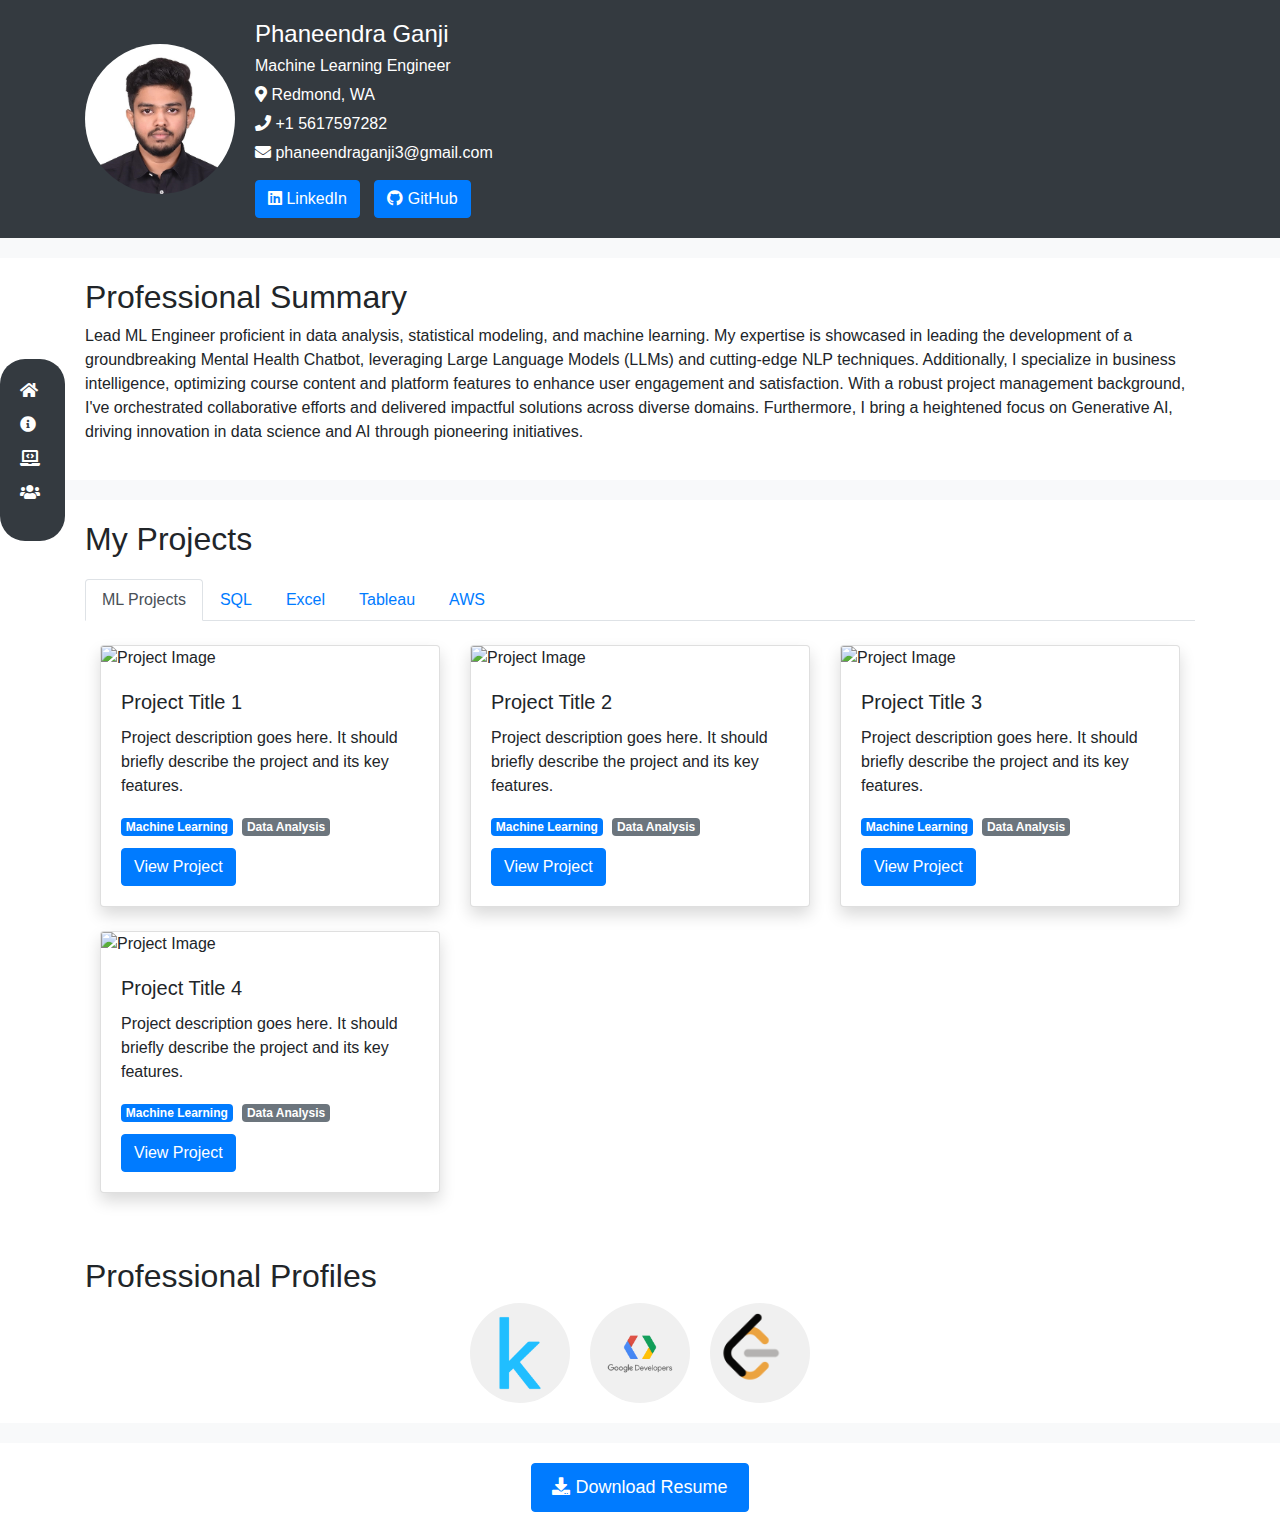
==== index.html @ 0a0c3a95 "New Project" ====
<!DOCTYPE html>
<html lang="en">
<head>
    <meta charset="UTF-8">
    <meta name="viewport" content="width=device-width, initial-scale=1.0">
    <title>Phaneendra Ganji - Machine Learning Portfolio</title>
    <!-- Bootstrap CSS -->
    <link rel="stylesheet" href="https://stackpath.bootstrapcdn.com/bootstrap/4.5.2/css/bootstrap.min.css">
    <!-- Font Awesome CSS -->
    <link rel="stylesheet" href="https://cdnjs.cloudflare.com/ajax/libs/font-awesome/5.15.4/css/all.min.css">
    <!-- Custom CSS -->
    <link rel="stylesheet" href="styles.css">
</head>
<body>
    <div class="side-menu">
        <ul>
            <li><a href="#header"><i class="fas fa-home"></i></a></li>
            <li><a href="#summary"><i class="fas fa-info-circle"></i></a></li>
            <li><a href="#projects"><i class="fas fa-laptop-code"></i></a></li>
            <li><a href="#profiles"><i class="fas fa-users"></i></a></li>
        </ul>
    </div>
    <header id="header">
    <div class="container">
        <div class="profile-and-video">
            <div class="profile">
                <img src="Pics\OPT.jpeg" alt="Phaneendra Ganji">
                <div class="profile-details">
                    <h1>Phaneendra Ganji</h1>
                    <p>Machine Learning Engineer</p>
                    <p><i class="fas fa-map-marker-alt"></i> Redmond, WA</p>
                    <p><i class="fas fa-phone"></i> +1 5617597282</p>
                    <p><i class="fas fa-envelope"></i> phaneendraganji3@gmail.com</p>
                    <a href="https://www.linkedin.com/in/phaneendra-g/" target="_blank" class="btn btn-primary"><i class="fab fa-linkedin"></i> LinkedIn</a>
                    <a href="https://github.com/phaneendra2429" target="_blank" class="btn btn-primary"><i class="fab fa-github"></i> GitHub</a>
                </div>
            </div>
            <!-- YouTube video holder -->
            <div class="video-holder">
                <!-- <iframe width="360" height="220" src="https://www.youtube.com/embed/q9luhiQdXLA?si=7Q3llZVIverEyR4p&autoplay=1&mute=1" title="YouTube video player" frameborder="0" allow="accelerometer; autoplay; clipboard-write; encrypted-media; gyroscope; picture-in-picture; web-share" referrerpolicy="strict-origin-when-cross-origin" allowfullscreen></iframe> -->
            </div>
        </div>
    </div>
</header>

    
    <section id="summary" class="summary">
        <div class="container">
            <h2>Professional Summary</h2>
            <p>Lead ML Engineer proficient in data analysis, statistical modeling, and machine learning. My expertise is showcased in leading the development of a groundbreaking Mental Health Chatbot, leveraging Large Language Models (LLMs) and cutting-edge NLP techniques. Additionally, I specialize in business intelligence, optimizing course content and platform features to enhance user engagement and satisfaction. With a robust project management background, I've orchestrated  collaborative efforts and delivered impactful solutions across diverse domains. Furthermore, I bring a heightened focus on Generative AI, driving innovation in data science and AI through pioneering initiatives.</p>
        </div>
    </section>
<!-- Add these links to switch between tabs -->
   <!-- Tabs for different project categories -->
    <section id="projects" class="projects">
      <div class="container">
      <h2>My Projects</h2>
  
        <ul class="nav nav-tabs">
            <li class="nav-item"><a class="nav-link active" data-toggle="tab" href="#ml-projects">ML Projects</a></li>
            <li class="nav-item"><a class="nav-link" data-toggle="tab" href="#sql">SQL</a></li>
            <li class="nav-item"><a class="nav-link" data-toggle="tab" href="#excel">Excel</a></li>
            <li class="nav-item"><a class="nav-link" data-toggle="tab" href="#tableau">Tableau</a></li>
            <li class="nav-item"><a class="nav-link" data-toggle="tab" href="#AWS">AWS</a></li>
        </ul>
<br>
        <div class="tab-content">
            <!-- ML Projects Tab -->
            <div id="ml-projects" class="container tab-pane active">
                
                <!-- ML Projects content -->
                <div class="row">
                    <!-- Project card 1 -->
                <div class="col-md-4 mb-4">
                    <div class="card shadow">
                        <img src="project-image.jpg" class="card-img-top" alt="Project Image">
                        <div class="card-body">
                            <h5 class="card-title">Project Title 1</h5>
                            <p class="card-text">Project description goes here. It should briefly describe the project and its key features.</p>
                            <div class="tags">
                                <span class="badge badge-primary">Machine Learning</span>
                                <span class="badge badge-secondary">Data Analysis</span>
                            </div>
                            <a href="projects\project.html" class="btn btn-primary">View Project</a>
                        </div>
                    </div>
                </div>
                <!-- Project card 2 -->
                <div class="col-md-4 mb-4">
                    <div class="card shadow">
                        <img src="project-image.jpg" class="card-img-top" alt="Project Image">
                        <div class="card-body">
                            <h5 class="card-title">Project Title 2</h5>
                            <p class="card-text">Project description goes here. It should briefly describe the project and its key features.</p>
                            <div class="tags">
                                <span class="badge badge-primary">Machine Learning</span>
                                <span class="badge badge-secondary">Data Analysis</span>
                            </div>
                            <a href="#" class="btn btn-primary">View Project</a>
                        </div>
                    </div>
                </div>
                <!-- Project card 3 -->
                <div class="col-md-4 mb-4">
                    <div class="card shadow">
                        <img src="project-image.jpg" class="card-img-top" alt="Project Image">
                        <div class="card-body">
                            <h5 class="card-title">Project Title 3</h5>
                            <p class="card-text">Project description goes here. It should briefly describe the project and its key features.</p>
                            <div class="tags">
                                <span class="badge badge-primary">Machine Learning</span>
                                <span class="badge badge-secondary">Data Analysis</span>
                            </div>
                            <a href="#" class="btn btn-primary">View Project</a>
                        </div>
                    </div>
                </div>
                <!-- Project card 4 -->
                <div class="col-md-4 mb-4">
                    <div class="card shadow">
                        <img src="project-image.jpg" class="card-img-top" alt="Project Image">
                        <div class="card-body">
                            <h5 class="card-title">Project Title 4</h5>
                            <p class="card-text">Project description goes here. It should briefly describe the project and its key features.</p>
                            <div class="tags">
                                <span class="badge badge-primary">Machine Learning</span>
                                <span class="badge badge-secondary">Data Analysis</span>
                            </div>
                            <a href="#" class="btn btn-primary">View Project</a>
                        </div>
                    </div>
                </div>
                </div>
            </div>

            <!-- SQL Tab -->
            <div id="sql" class="container tab-pane fade">
                <h2>SQL Projects</h2>
                <!-- SQL Projects content -->
                <div class="row">
                    <!-- Project card 3 -->
                <div class="col-md-4 mb-4">
                    <div class="card shadow">
                        <img src="projects\SQL\image2.png" class="card-img-top" alt="Project Image">
                        <div class="card-body">
                            <h5 class="card-title">SweepShift: Refining Layoffs Data for Analysis</h5>
                            <p class="card-text"></p>
                            <div class="tags">
                                <span class="badge badge-primary">Data cleaning</span>
                                <span class="badge badge-secondary">Data Analysis</span>
                            </div>
                            <a href="projects\SQL\project1.html" class="btn btn-primary">View Project</a>
                        </div>
                    </div>
                </div>
                </div>
            </div>

            <!-- Excel Tab -->
            <div id="excel" class="container tab-pane fade">
                <h2>Excel Projects</h2>
                <!-- Excel Projects content -->
                <div class="row">
                    <!-- Project card 4 -->
                <div class="col-md-4 mb-4">
                    <div class="card shadow">
                        <img src="projects\Excel\image.png" class="card-img-top" alt="Project Image">
                        <div class="card-body">
                            <h5 class="card-title">Coffee Shop Sales</h5>
                            <p class="card-text"></p>
                            <div class="tags">
                                <span class="badge badge-secondary">Data Analysis</span>
                                <span class="badge badge-primary">Dashboard</span>
                            </div>
                            <a href="projects\Excel\project1.html" class="btn btn-primary">View Project</a>
                        </div>
                    </div>
                </div>
                </div>
            </div>

            <!-- Tableau Tab -->
            <div id="tableau" class="container tab-pane fade">
                <h2>Tableau Projects</h2>
                <!-- Tableau Projects content -->
                <div class="row">
                    <!-- Project cards -->
                </div>
            </div>

            <!-- AWS Tab -->
            <div id="AWS" class="container tab-pane fade">
                <h2>AWS Projects</h2>
                <!-- SQL Projects content -->
                <div class="row">
                    <!-- Project cards -->
                </div>
            </div>
        </div>
    </div>
 </section>

    <section id="profiles" class="profiles">
        <div class="container">
            <h2>Professional Profiles</h2>
            <div class="profile-icons">
                <div class="profile-icon">
                    <img src="Pics\kaggle-logo.png" alt="Kaggle">
                </div>
                <div class="profile-icon">
                    <img src="Pics\google-dev-logo.png" alt="Google Developer Profile">
                </div>
                <div class="profile-icon">
                    <a href="https://leetcode.com/phaneendraganji3/"><img src="Pics\leetcode-logo.png" alt="Leetcode"></a>
                </div>
            </div>
        </div>
    </section>

    <section class="resume-download">
        <div class="container">
            <a href="ML Engineer.pdf" download class="btn btn-primary"><i class="fas fa-download"></i> Download Resume</a>
        </div>
    </section>
    

    <!-- Bootstrap JS -->
    <script src="https://code.jquery.com/jquery-3.5.1.slim.min.js"></script>
    <script src="https://cdn.jsdelivr.net/npm/@popperjs/core@2.9.1/dist/umd/popper.min.js"></script>
    <script src="https://stackpath.bootstrapcdn.com/bootstrap/4.5.2/js/bootstrap.min.js"></script>
    <script src="script.js"></script>
</body>
</html>
---- styles.css ----
/* Custom styles */
body {
    font-family: Arial, sans-serif;
    background-color: #f8f9fa;
}

header {
    background-color: #343a40;
    color: #fff;
    padding: 20px 0;
}

.profile {
    display: flex;
    align-items: center;
}

.profile img {
    width: 150px;
    height: 150px;
    border-radius: 50%;
    margin-right: 20px;
}

.profile-details {
    flex: 1;
}

.profile-details h1 {
    font-size: 24px;
    margin-bottom: 5px;
}

.profile-details p {
    font-size: 16px;
    margin-bottom: 5px;
}

.profile-details a {
    margin-top: 10px;
    margin-right: 10px; /* Add margin to the right of the buttons */
}

.summary {
    background-color: #fff;
    padding: 20px 0;
    margin-top: 20px;
}

.projects {
    background-color: #fff;
    padding: 20px 0;
    margin-top: 20px;
}

.projects h2 {
    margin-bottom: 20px;
}

.card {
    transition: transform 0.3s;
}

.card:hover {
    transform: translateY(-5px);
}

.tags .badge {
    margin-right: 5px;
}

.profiles {
    background-color: #fff;
    padding: 20px 0;
}

.profile-icons {
    display: flex;
    justify-content: center;
}

.profile-icon {
    width: 100px;
    height: 100px;
    border-radius: 50%;
    background-color: #f0f0f0;
    margin: 0 10px;
    display: flex;
    align-items: center;
    justify-content: center;
}

.profile-icon img {
    max-width: 80%;
    max-height: 80%;
}
.card-body .btn {
    margin-top: 10px; /* Add margin to the top of the button */
}

/* Custom styles */
body {
    font-family: Arial, sans-serif;
    background-color: #f8f9fa;
}

/* Adjustments for the floating menu */
.side-menu {
    position: fixed;
    top: 50%; 
    left: 0;
    transform: translateY(-50%);
    background-color: #343a40;
    color: #fff;
    padding: 20px;
    z-index: 1000;
    border-radius: 25px;
}



.side-menu ul {
    list-style-type: none;
    padding: 0;
}

.side-menu ul li {
    margin-bottom: 10px;
}

.side-menu ul li a {
    color: #fff;
    text-decoration: none;
}

.side-menu ul li a i {
    margin-right: 5px;
}

/* Resume download button*/

.resume-download {
    background-color: #fff;
    padding: 20px 0;
    margin-top: 20px;
    text-align: center;
}

.resume-download .btn {
    font-size: 18px;
    padding: 10px 20px;
}

/* Project Styles*/

.profile-and-video {
    display: flex;
    align-items: center;
}

.profile {
    flex: 1;
    margin-right: 20px; /* Adjust the margin as needed */
}

.video-holder {
    flex: 1;
}


/* For Mobile Device */
/* Media query for mobile devices */
/* Adjustments for the floating menu */
/* Adjustments for the floating menu */
@media only screen and (max-width: 767px) {
    .side-menu {
        position: fixed;
        top:92%;
        transform: translateY(-0%);
        bottom: 0;
        left: 0;
        width: 100%;
        background-color: #343a40;
        color: #fff;
        padding: 0;
        text-align: center;
        z-index: 1000;
        border-radius: 10px;

    }

    .side-menu ul {
        display: flex;
        justify-content: space-around;
        padding: 0;
        margin: 0;
        height: 10px; /* Adjust the height as needed */
    }

    .side-menu ul li {
        list-style-type: none;
        margin: 0;
    }

    .side-menu ul li a {
        color: #fff;
        text-decoration: none;
        display: block;
        padding: 10px; /* Adjust padding as needed */
    }

    .side-menu ul li a i {
        font-size: 24px; /* Adjust font size as needed */
    }
}
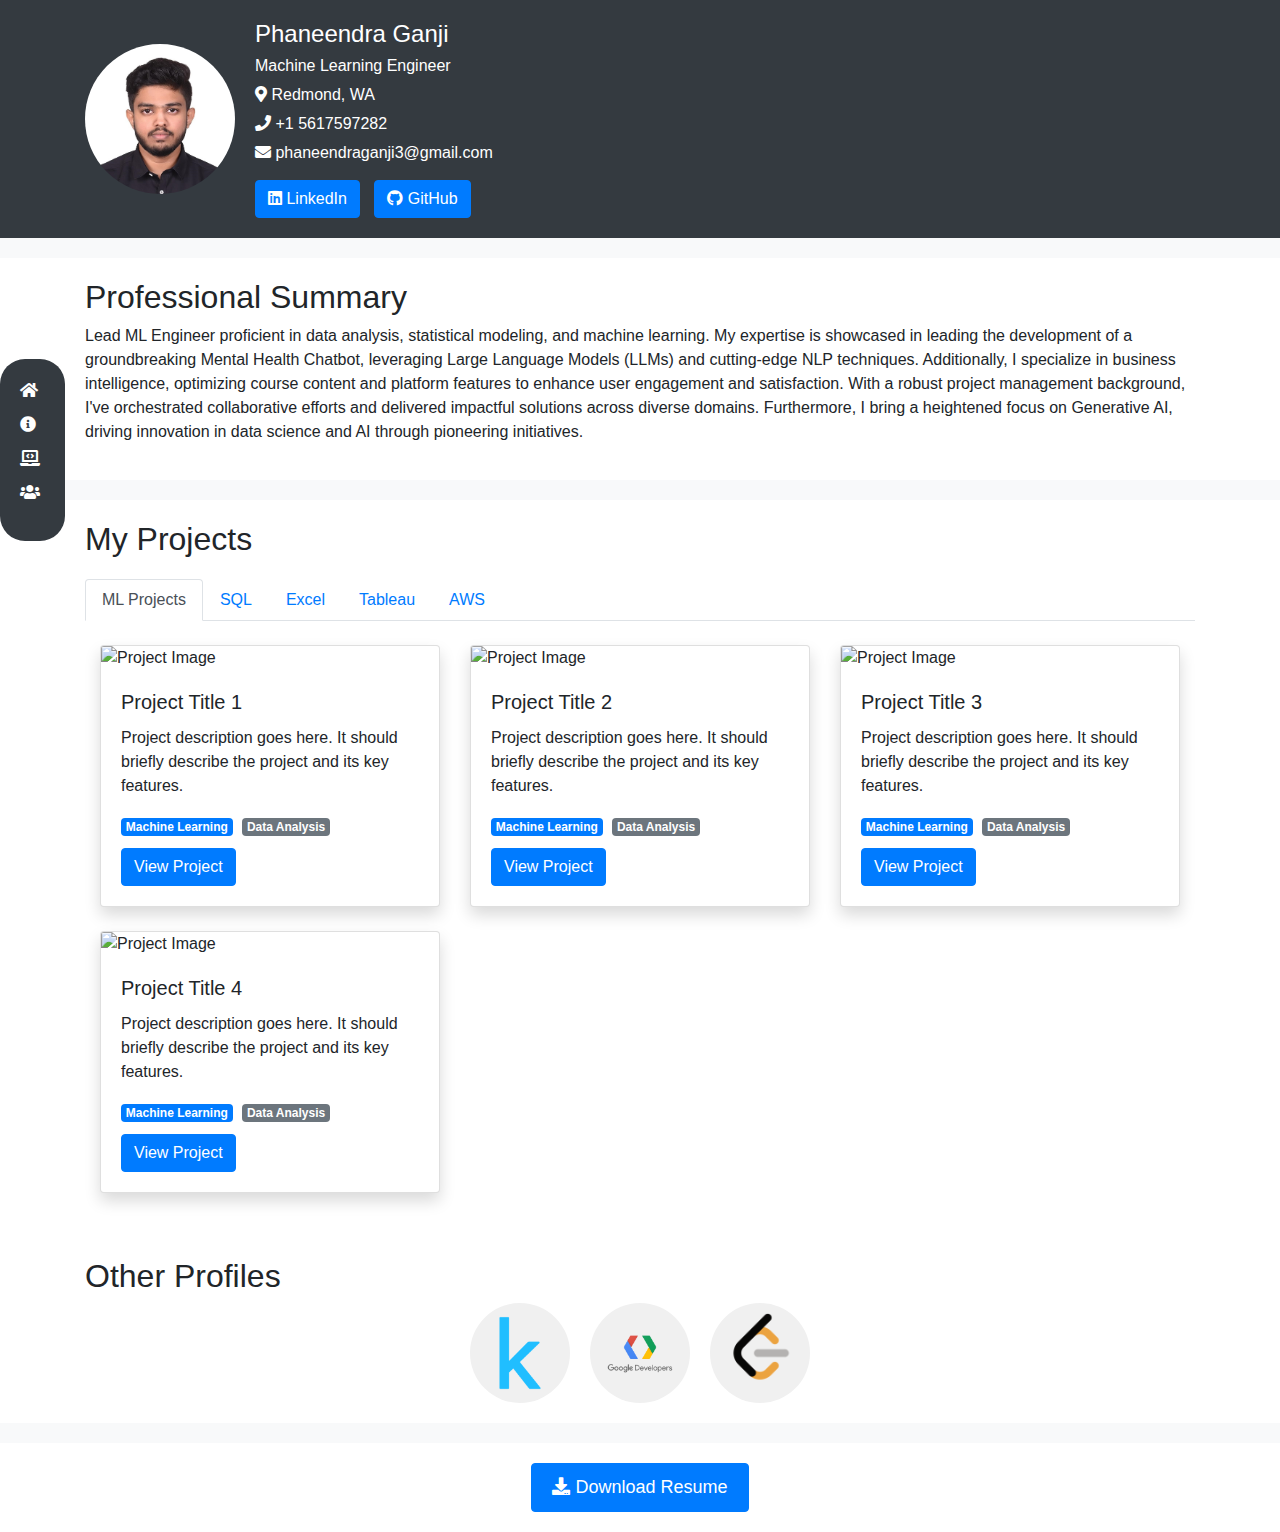
==== commit 72b64152: "page update" ====
--- a/index.html
+++ b/index.html
@@ -81,7 +81,7 @@
                                 <span class="badge badge-primary">Machine Learning</span>
                                 <span class="badge badge-secondary">Data Analysis</span>
                             </div>
-                            <a href="projects\project.html" class="btn btn-primary">View Project</a>
+                            <a href="projects\ML Projects\project.html" class="btn btn-primary">View Project</a>
                         </div>
                     </div>
                 </div>
@@ -202,16 +202,16 @@
 
     <section id="profiles" class="profiles">
         <div class="container">
-            <h2>Professional Profiles</h2>
+            <h2>Other Profiles</h2>
             <div class="profile-icons">
                 <div class="profile-icon">
-                    <img src="Pics\kaggle-logo.png" alt="Kaggle">
+                    <center><a href="#"><img src="Pics\kaggle-logo.png" alt="Kaggle"></a></center>
                 </div>
                 <div class="profile-icon">
-                    <img src="Pics\google-dev-logo.png" alt="Google Developer Profile">
+                    <a href="https://www.cloudskillsboost.google/public_profiles/825cb566-0d45-41c6-b377-efb11f9d2681"><center><img src="Pics\google-dev-logo.png" alt="Google Developer Profile"></center></a>
                 </div>
                 <div class="profile-icon">
-                    <a href="https://leetcode.com/phaneendraganji3/"><img src="Pics\leetcode-logo.png" alt="Leetcode"></a>
+                    <center><img src="Pics\leetcode-logo.png" alt="Leetcode"></a></center>
                 </div>
             </div>
         </div>
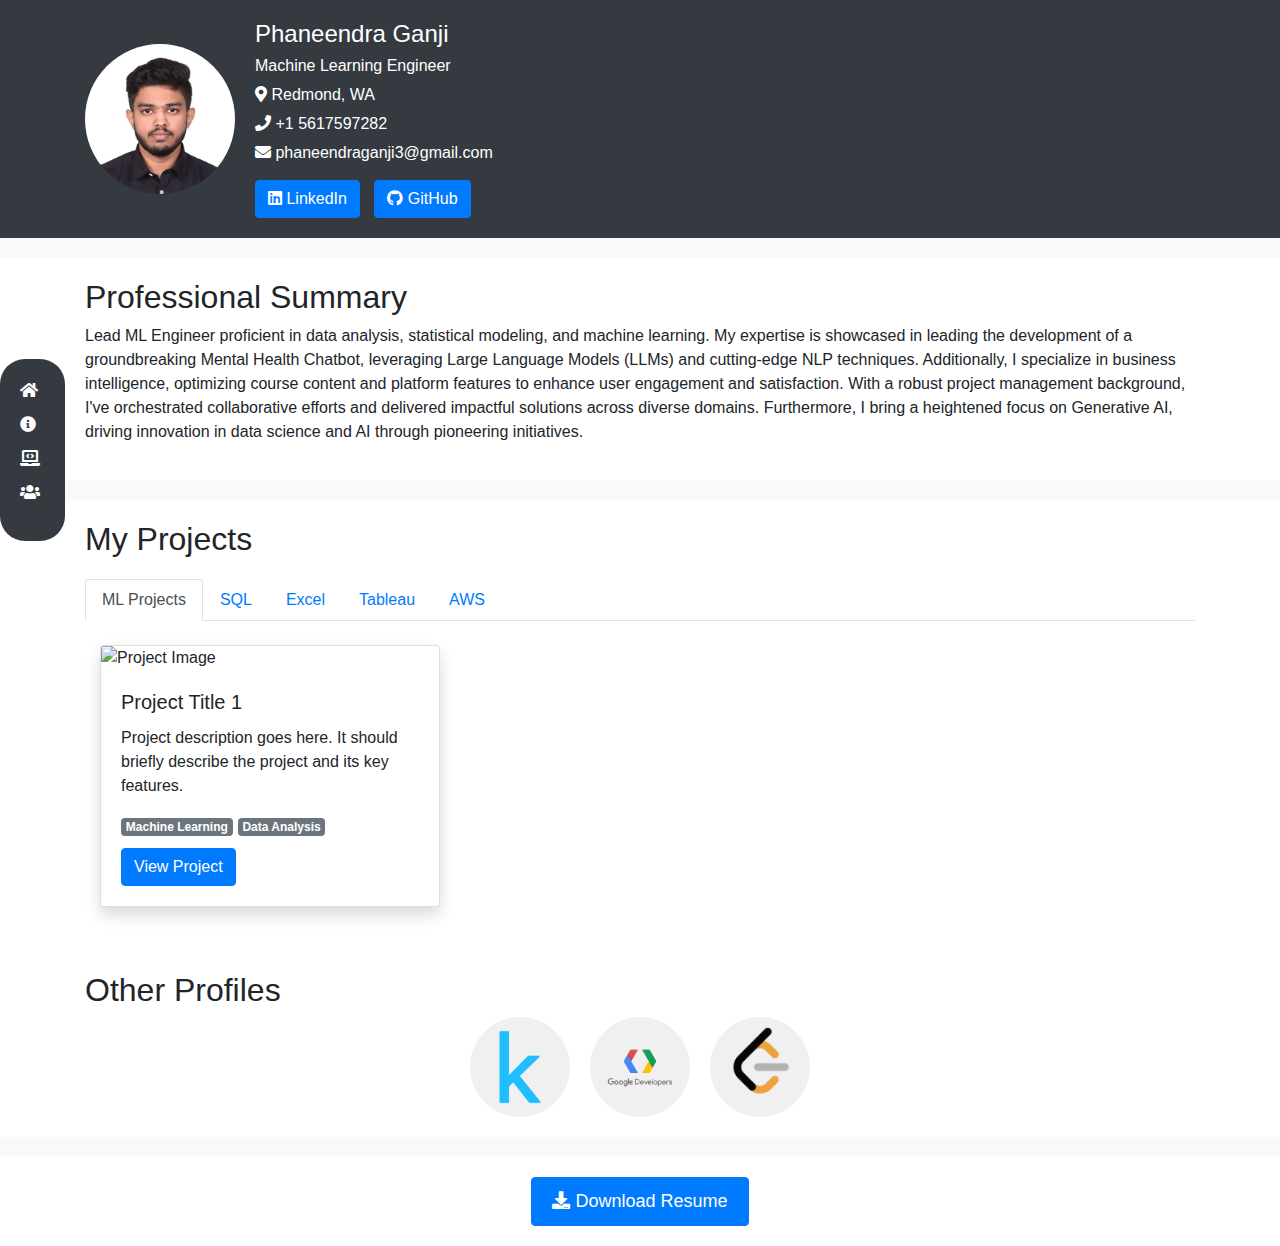
==== commit b2396788: "update" ====
--- a/index.html
+++ b/index.html
@@ -21,184 +21,86 @@
         </ul>
     </div>
     <header id="header">
-    <div class="container">
-        <div class="profile-and-video">
-            <div class="profile">
-                <img src="Pics\OPT.jpeg" alt="Phaneendra Ganji">
-                <div class="profile-details">
-                    <h1>Phaneendra Ganji</h1>
-                    <p>Machine Learning Engineer</p>
-                    <p><i class="fas fa-map-marker-alt"></i> Redmond, WA</p>
-                    <p><i class="fas fa-phone"></i> +1 5617597282</p>
-                    <p><i class="fas fa-envelope"></i> phaneendraganji3@gmail.com</p>
-                    <a href="https://www.linkedin.com/in/phaneendra-g/" target="_blank" class="btn btn-primary"><i class="fab fa-linkedin"></i> LinkedIn</a>
-                    <a href="https://github.com/phaneendra2429" target="_blank" class="btn btn-primary"><i class="fab fa-github"></i> GitHub</a>
+        <div class="container">
+            <div class="profile-and-video">
+                <div class="profile">
+                    <img src="Pics\OPT.jpeg" alt="Phaneendra Ganji">
+                    <div class="profile-details">
+                        <h1>Phaneendra Ganji</h1>
+                        <p>Machine Learning Engineer</p>
+                        <p><i class="fas fa-map-marker-alt"></i> Redmond, WA</p>
+                        <p><i class="fas fa-phone"></i> +1 5617597282</p>
+                        <p><i class="fas fa-envelope"></i> phaneendraganji3@gmail.com</p>
+                        <a href="https://www.linkedin.com/in/phaneendra-g/" target="_blank" class="btn btn-primary"><i class="fab fa-linkedin"></i> LinkedIn</a>
+                        <a href="https://github.com/phaneendra2429" target="_blank" class="btn btn-primary"><i class="fab fa-github"></i> GitHub</a>
+                    </div>
+                </div>
+                <!-- YouTube video holder -->
+                <div class="video-holder">
+                    <!-- <iframe width="360" height="220" src="https://www.youtube.com/embed/q9luhiQdXLA?si=7Q3llZVIverEyR4p&autoplay=1&mute=1" title="YouTube video player" frameborder="0" allow="accelerometer; autoplay; clipboard-write; encrypted-media; gyroscope; picture-in-picture; web-share" referrerpolicy="strict-origin-when-cross-origin" allowfullscreen></iframe> -->
                 </div>
             </div>
-            <!-- YouTube video holder -->
-            <div class="video-holder">
-                <!-- <iframe width="360" height="220" src="https://www.youtube.com/embed/q9luhiQdXLA?si=7Q3llZVIverEyR4p&autoplay=1&mute=1" title="YouTube video player" frameborder="0" allow="accelerometer; autoplay; clipboard-write; encrypted-media; gyroscope; picture-in-picture; web-share" referrerpolicy="strict-origin-when-cross-origin" allowfullscreen></iframe> -->
-            </div>
         </div>
-    </div>
-</header>
+    </header>
 
-    
     <section id="summary" class="summary">
         <div class="container">
             <h2>Professional Summary</h2>
             <p>Lead ML Engineer proficient in data analysis, statistical modeling, and machine learning. My expertise is showcased in leading the development of a groundbreaking Mental Health Chatbot, leveraging Large Language Models (LLMs) and cutting-edge NLP techniques. Additionally, I specialize in business intelligence, optimizing course content and platform features to enhance user engagement and satisfaction. With a robust project management background, I've orchestrated  collaborative efforts and delivered impactful solutions across diverse domains. Furthermore, I bring a heightened focus on Generative AI, driving innovation in data science and AI through pioneering initiatives.</p>
         </div>
     </section>
-<!-- Add these links to switch between tabs -->
-   <!-- Tabs for different project categories -->
+
+    <!-- Add these links to switch between tabs -->
+    <!-- Tabs for different project categories -->
     <section id="projects" class="projects">
-      <div class="container">
-      <h2>My Projects</h2>
-  
-        <ul class="nav nav-tabs">
-            <li class="nav-item"><a class="nav-link active" data-toggle="tab" href="#ml-projects">ML Projects</a></li>
-            <li class="nav-item"><a class="nav-link" data-toggle="tab" href="#sql">SQL</a></li>
-            <li class="nav-item"><a class="nav-link" data-toggle="tab" href="#excel">Excel</a></li>
-            <li class="nav-item"><a class="nav-link" data-toggle="tab" href="#tableau">Tableau</a></li>
-            <li class="nav-item"><a class="nav-link" data-toggle="tab" href="#AWS">AWS</a></li>
-        </ul>
-<br>
-        <div class="tab-content">
-            <!-- ML Projects Tab -->
-            <div id="ml-projects" class="container tab-pane active">
-                
-                <!-- ML Projects content -->
-                <div class="row">
-                    <!-- Project card 1 -->
-                <div class="col-md-4 mb-4">
-                    <div class="card shadow">
-                        <img src="project-image.jpg" class="card-img-top" alt="Project Image">
-                        <div class="card-body">
-                            <h5 class="card-title">Project Title 1</h5>
-                            <p class="card-text">Project description goes here. It should briefly describe the project and its key features.</p>
-                            <div class="tags">
-                                <span class="badge badge-primary">Machine Learning</span>
-                                <span class="badge badge-secondary">Data Analysis</span>
-                            </div>
-                            <a href="projects\ML Projects\project.html" class="btn btn-primary">View Project</a>
-                        </div>
+        <div class="container">
+            <h2>My Projects</h2>
+            <ul class="nav nav-tabs">
+                <li class="nav-item"><a class="nav-link active" data-toggle="tab" href="#ml-projects">ML Projects</a></li>
+                <li class="nav-item"><a class="nav-link" data-toggle="tab" href="#sql">SQL</a></li>
+                <li class="nav-item"><a class="nav-link" data-toggle="tab" href="#excel">Excel</a></li>
+                <li class="nav-item"><a class="nav-link" data-toggle="tab" href="#tableau">Tableau</a></li>
+                <li class="nav-item"><a class="nav-link" data-toggle="tab" href="#aws">AWS</a></li>
+            </ul>
+            <br>
+            <div class="tab-content">
+                <!-- ML Projects Tab -->
+                <div id="ml-projects" class="container tab-pane active">
+                    <div class="row" id="ml-projects-content">
+                        <!-- ML Projects content will be dynamically generated here -->
                     </div>
                 </div>
-                <!-- Project card 2 -->
-                <div class="col-md-4 mb-4">
-                    <div class="card shadow">
-                        <img src="project-image.jpg" class="card-img-top" alt="Project Image">
-                        <div class="card-body">
-                            <h5 class="card-title">Project Title 2</h5>
-                            <p class="card-text">Project description goes here. It should briefly describe the project and its key features.</p>
-                            <div class="tags">
-                                <span class="badge badge-primary">Machine Learning</span>
-                                <span class="badge badge-secondary">Data Analysis</span>
-                            </div>
-                            <a href="#" class="btn btn-primary">View Project</a>
-                        </div>
+
+                <!-- SQL Tab -->
+                <div id="sql" class="container tab-pane fade">
+                    <div class="row" id="sql-content">
+                        <!-- SQL Projects content will be dynamically generated here -->
                     </div>
                 </div>
-                <!-- Project card 3 -->
-                <div class="col-md-4 mb-4">
-                    <div class="card shadow">
-                        <img src="project-image.jpg" class="card-img-top" alt="Project Image">
-                        <div class="card-body">
-                            <h5 class="card-title">Project Title 3</h5>
-                            <p class="card-text">Project description goes here. It should briefly describe the project and its key features.</p>
-                            <div class="tags">
-                                <span class="badge badge-primary">Machine Learning</span>
-                                <span class="badge badge-secondary">Data Analysis</span>
-                            </div>
-                            <a href="#" class="btn btn-primary">View Project</a>
-                        </div>
+
+                <!-- Excel Tab -->
+                <div id="excel" class="container tab-pane fade">
+                    <div class="row" id="excel-content">
+                        <!-- Excel Projects content will be dynamically generated here -->
                     </div>
                 </div>
-                <!-- Project card 4 -->
-                <div class="col-md-4 mb-4">
-                    <div class="card shadow">
-                        <img src="project-image.jpg" class="card-img-top" alt="Project Image">
-                        <div class="card-body">
-                            <h5 class="card-title">Project Title 4</h5>
-                            <p class="card-text">Project description goes here. It should briefly describe the project and its key features.</p>
-                            <div class="tags">
-                                <span class="badge badge-primary">Machine Learning</span>
-                                <span class="badge badge-secondary">Data Analysis</span>
-                            </div>
-                            <a href="#" class="btn btn-primary">View Project</a>
-                        </div>
+
+                <!-- Tableau Tab -->
+                <div id="tableau" class="container tab-pane fade">
+                    <div class="row" id="tableau-content">
+                        <!-- Tableau Projects content will be dynamically generated here -->
                     </div>
                 </div>
-                </div>
-            </div>
 
-            <!-- SQL Tab -->
-            <div id="sql" class="container tab-pane fade">
-                <h2>SQL Projects</h2>
-                <!-- SQL Projects content -->
-                <div class="row">
-                    <!-- Project card 3 -->
-                <div class="col-md-4 mb-4">
-                    <div class="card shadow">
-                        <img src="projects\SQL\image2.png" class="card-img-top" alt="Project Image">
-                        <div class="card-body">
-                            <h5 class="card-title">SweepShift: Refining Layoffs Data for Analysis</h5>
-                            <p class="card-text"></p>
-                            <div class="tags">
-                                <span class="badge badge-primary">Data cleaning</span>
-                                <span class="badge badge-secondary">Data Analysis</span>
-                            </div>
-                            <a href="projects\SQL\project1.html" class="btn btn-primary">View Project</a>
-                        </div>
+                <!-- AWS Tab -->
+                <div id="aws" class="container tab-pane fade">
+                    <div class="row" id="aws-content">
+                        <!-- AWS Projects content will be dynamically generated here -->
                     </div>
-                </div>
-                </div>
-            </div>
-
-            <!-- Excel Tab -->
-            <div id="excel" class="container tab-pane fade">
-                <h2>Excel Projects</h2>
-                <!-- Excel Projects content -->
-                <div class="row">
-                    <!-- Project card 4 -->
-                <div class="col-md-4 mb-4">
-                    <div class="card shadow">
-                        <img src="projects\Excel\image.png" class="card-img-top" alt="Project Image">
-                        <div class="card-body">
-                            <h5 class="card-title">Coffee Shop Sales</h5>
-                            <p class="card-text"></p>
-                            <div class="tags">
-                                <span class="badge badge-secondary">Data Analysis</span>
-                                <span class="badge badge-primary">Dashboard</span>
-                            </div>
-                            <a href="projects\Excel\project1.html" class="btn btn-primary">View Project</a>
-                        </div>
-                    </div>
-                </div>
-                </div>
-            </div>
-
-            <!-- Tableau Tab -->
-            <div id="tableau" class="container tab-pane fade">
-                <h2>Tableau Projects</h2>
-                <!-- Tableau Projects content -->
-                <div class="row">
-                    <!-- Project cards -->
-                </div>
-            </div>
-
-            <!-- AWS Tab -->
-            <div id="AWS" class="container tab-pane fade">
-                <h2>AWS Projects</h2>
-                <!-- SQL Projects content -->
-                <div class="row">
-                    <!-- Project cards -->
                 </div>
             </div>
         </div>
-    </div>
- </section>
+    </section>
 
     <section id="profiles" class="profiles">
         <div class="container">
@@ -222,12 +124,13 @@
             <a href="ML Engineer.pdf" download class="btn btn-primary"><i class="fas fa-download"></i> Download Resume</a>
         </div>
     </section>
-    
 
     <!-- Bootstrap JS -->
     <script src="https://code.jquery.com/jquery-3.5.1.slim.min.js"></script>
     <script src="https://cdn.jsdelivr.net/npm/@popperjs/core@2.9.1/dist/umd/popper.min.js"></script>
     <script src="https://stackpath.bootstrapcdn.com/bootstrap/4.5.2/js/bootstrap.min.js"></script>
-    <script src="script.js"></script>
+    <!-- JavaScript code to dynamically generate project cards -->
+  <script src="template.js"></script>
+    
 </body>
 </html>
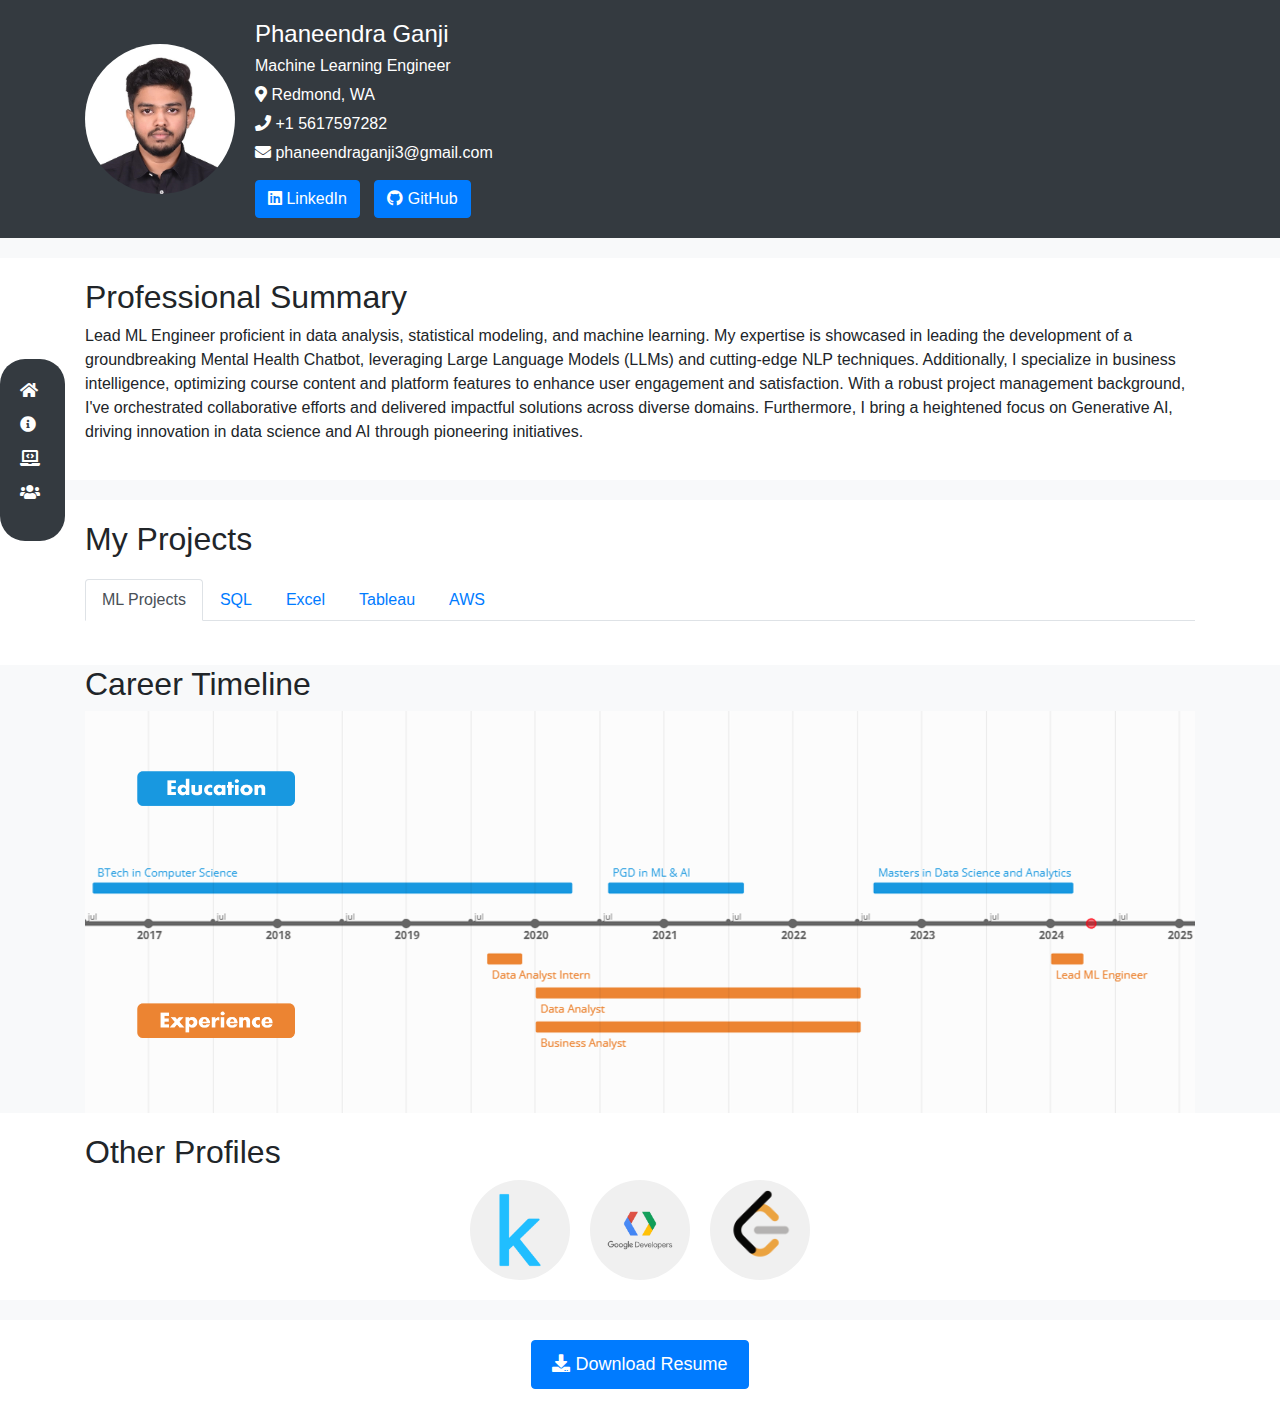
==== commit 33dd6077: "gallery project" ====
--- a/index.html
+++ b/index.html
@@ -101,7 +101,16 @@
             </div>
         </div>
     </section>
-
+    <section id="career-timeline" class="career-timeline">
+        <div class="container">
+            <h2>Career Timeline</h2>
+            <div class="career-image">
+                <!-- Insert your PNG image here -->
+                <img src="your_image.png" alt="Career Timeline">
+            </div>
+        </div>
+    </section>
+    
     <section id="profiles" class="profiles">
         <div class="container">
             <h2>Other Profiles</h2>
@@ -113,7 +122,7 @@
                     <a href="https://www.cloudskillsboost.google/public_profiles/825cb566-0d45-41c6-b377-efb11f9d2681"><center><img src="Pics\google-dev-logo.png" alt="Google Developer Profile"></center></a>
                 </div>
                 <div class="profile-icon">
-                    <center><img src="Pics\leetcode-logo.png" alt="Leetcode"></a></center>
+                    <center><a href="https://leetcode.com/phaneendraganji3/"><img src="Pics\leetcode-logo.png" alt="Leetcode"></a></center>
                 </div>
             </div>
         </div>
--- a/styles.css
+++ b/styles.css
@@ -117,6 +117,10 @@
     border-radius: 25px;
 }
 
+.career-image img {
+    max-width: 100%;
+    height: auto;
+}
 
 
 .side-menu ul {
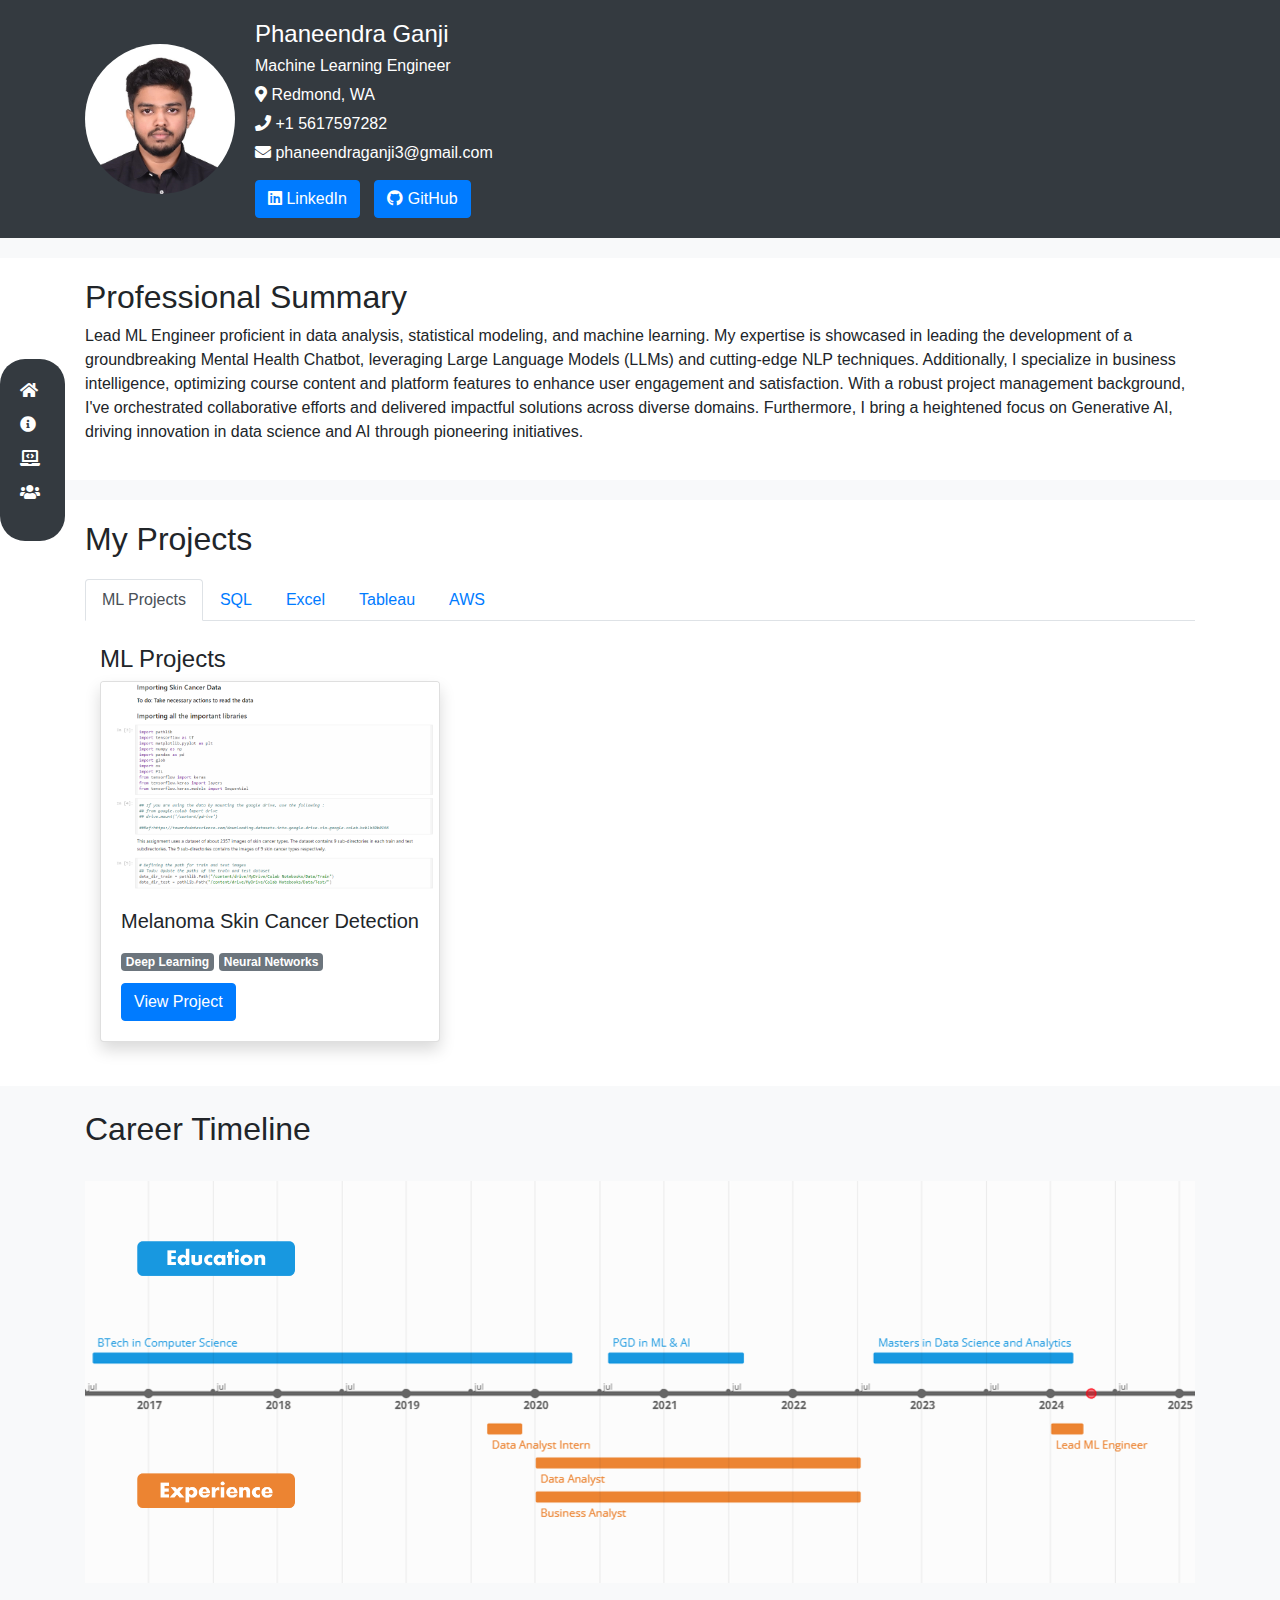
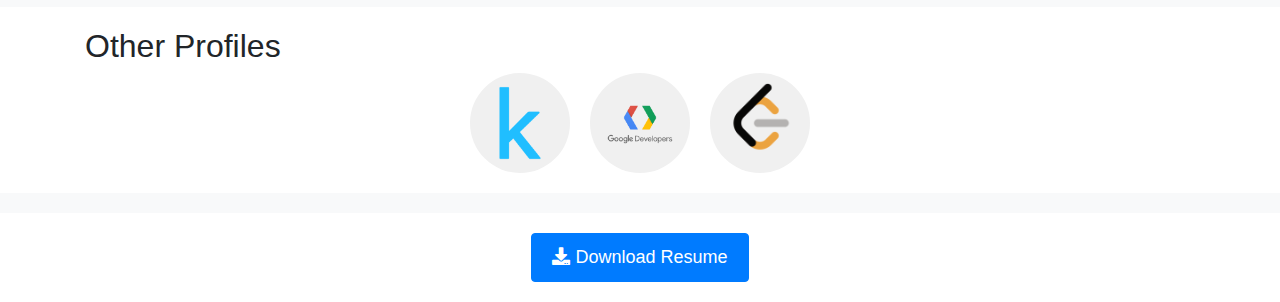
==== commit 53b5a345: "skin cancer Project" ====
--- a/index.html
+++ b/index.html
@@ -66,6 +66,7 @@
             <div class="tab-content">
                 <!-- ML Projects Tab -->
                 <div id="ml-projects" class="container tab-pane active">
+                    <h4>ML Projects</h4>
                     <div class="row" id="ml-projects-content">
                         <!-- ML Projects content will be dynamically generated here -->
                     </div>
@@ -73,6 +74,7 @@
 
                 <!-- SQL Tab -->
                 <div id="sql" class="container tab-pane fade">
+                    <h4>SQL Projects</h4>
                     <div class="row" id="sql-content">
                         <!-- SQL Projects content will be dynamically generated here -->
                     </div>
@@ -80,6 +82,7 @@
 
                 <!-- Excel Tab -->
                 <div id="excel" class="container tab-pane fade">
+                    <h4>Excel Projects</h4>
                     <div class="row" id="excel-content">
                         <!-- Excel Projects content will be dynamically generated here -->
                     </div>
@@ -87,6 +90,7 @@
 
                 <!-- Tableau Tab -->
                 <div id="tableau" class="container tab-pane fade">
+                    <h4>Tableau Projects</h4>
                     <div class="row" id="tableau-content">
                         <!-- Tableau Projects content will be dynamically generated here -->
                     </div>
@@ -94,6 +98,7 @@
 
                 <!-- AWS Tab -->
                 <div id="aws" class="container tab-pane fade">
+                    <h4>Cloud Projects</h4>
                     <div class="row" id="aws-content">
                         <!-- AWS Projects content will be dynamically generated here -->
                     </div>
@@ -102,11 +107,11 @@
         </div>
     </section>
     <section id="career-timeline" class="career-timeline">
-        <div class="container">
-            <h2>Career Timeline</h2>
+        <div class="container"><br>
+            <h2>Career Timeline</h2><br>
             <div class="career-image">
                 <!-- Insert your PNG image here -->
-                <img src="your_image.png" alt="Career Timeline">
+                <img src="your_image.png" alt="Career Timeline"><br><br>
             </div>
         </div>
     </section>
--- a/styles.css
+++ b/styles.css
@@ -174,7 +174,6 @@
 
 /* For Mobile Device */
 /* Media query for mobile devices */
-/* Adjustments for the floating menu */
 /* Adjustments for the floating menu */
 @media only screen and (max-width: 767px) {
     .side-menu {
@@ -218,3 +217,73 @@
     }
 }
 
+
+/* Adaptive screen */
+/* For Tablets and Smaller Screens */
+@media only screen and (max-width: 991px) {
+    /* Adjustments for header */
+    header {
+        padding: 10px 0;
+    }
+
+    .profile img {
+        width: 120px;
+        height: 120px;
+    }
+
+    .profile-details h1 {
+        font-size: 20px;
+    }
+
+    .profile-details p {
+        font-size: 14px;
+    }
+
+    /* Adjustments for project cards */
+    .card-body .btn {
+        font-size: 14px;
+    }
+}
+
+/* For Mobile Devices */
+@media only screen and (max-width: 767px) {
+    /* Adjustments for header */
+    header {
+        padding: 10px 0;
+    }
+
+    .profile img {
+        width: 100px;
+        height: 100px;
+    }
+
+    .profile-details h1 {
+        font-size: 18px;
+    }
+
+    .profile-details p {
+        font-size: 15px;
+    }
+
+    /* Adjustments for project cards */
+    .card-body .btn {
+        font-size: 12px;
+        padding: 5px 10px;
+    }
+
+    /* Adjustments for side menu */
+    .side-menu {
+        top: auto;
+        bottom: 0;
+        transform: translateY(0%);
+    }
+
+    .side-menu ul {
+        flex-direction: row;
+        height: auto;
+    }
+
+    .side-menu ul li a {
+        padding: 10px 20px;
+    }
+}
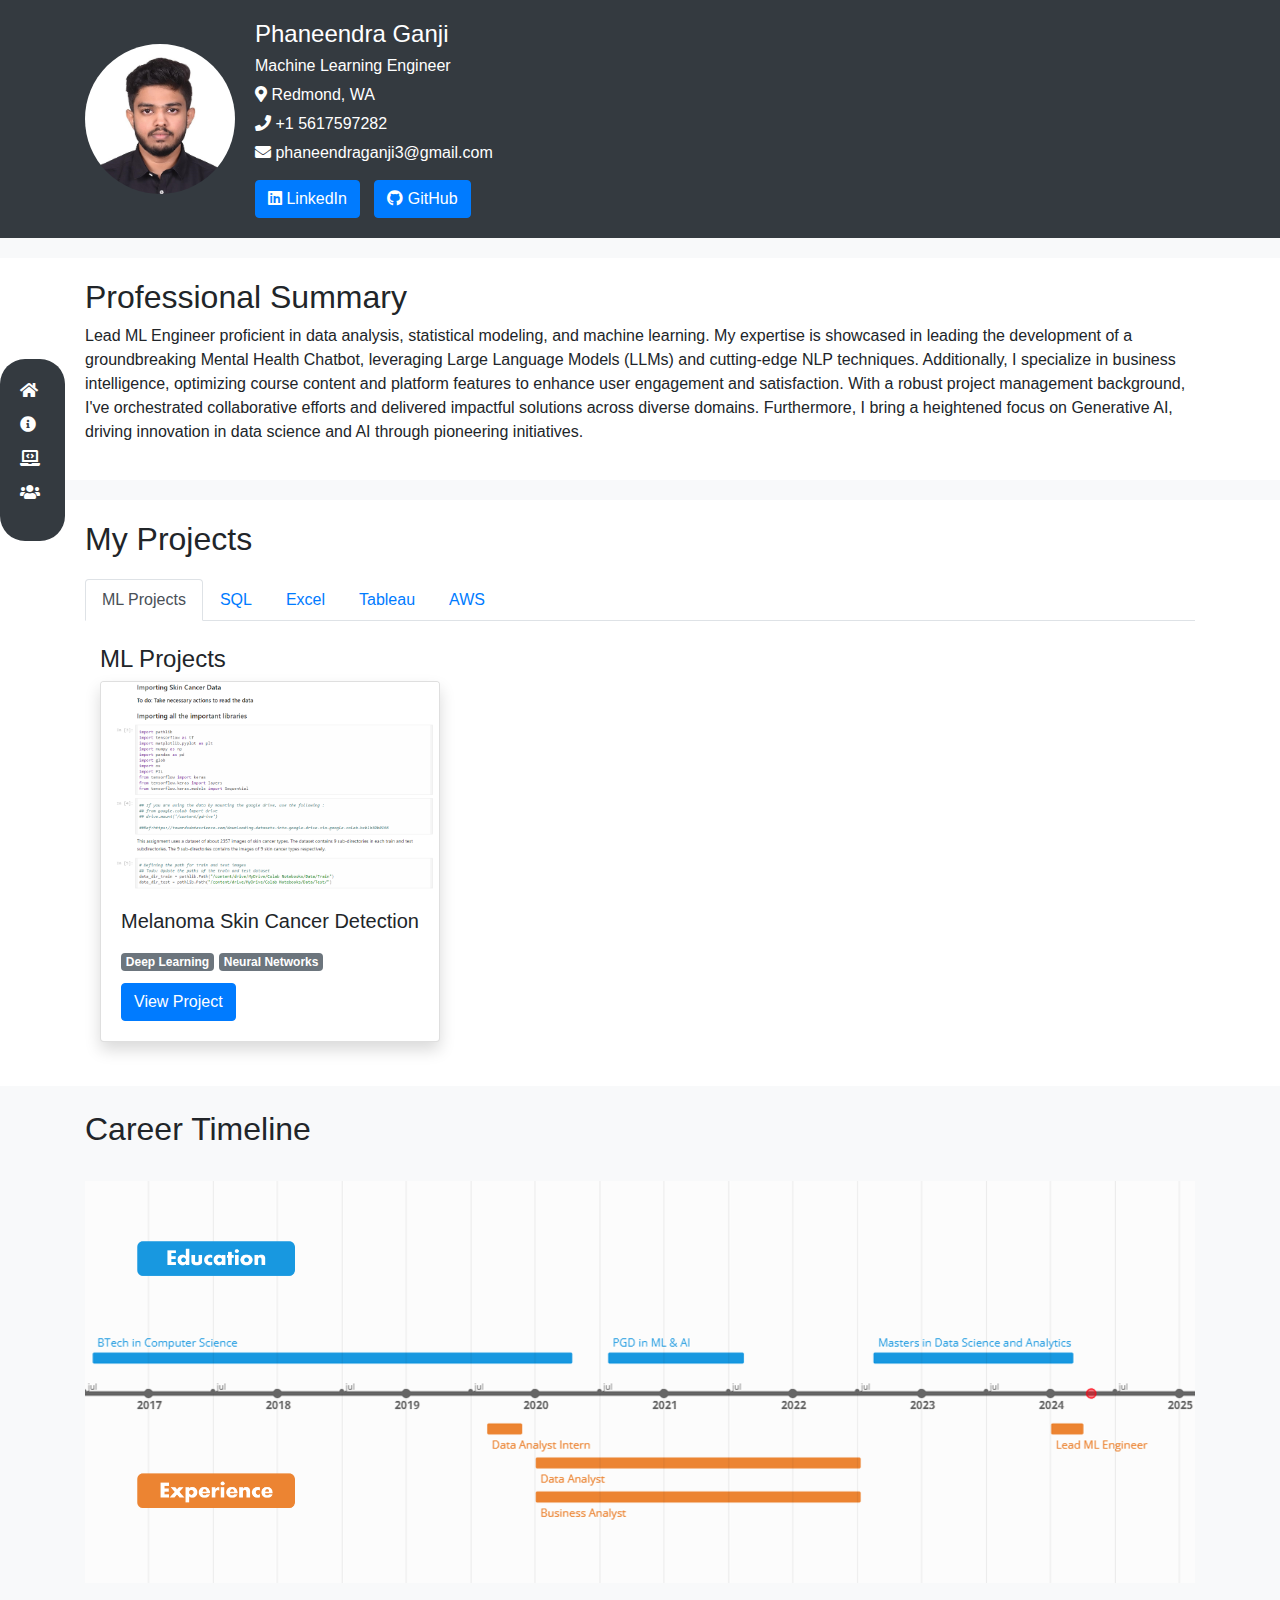
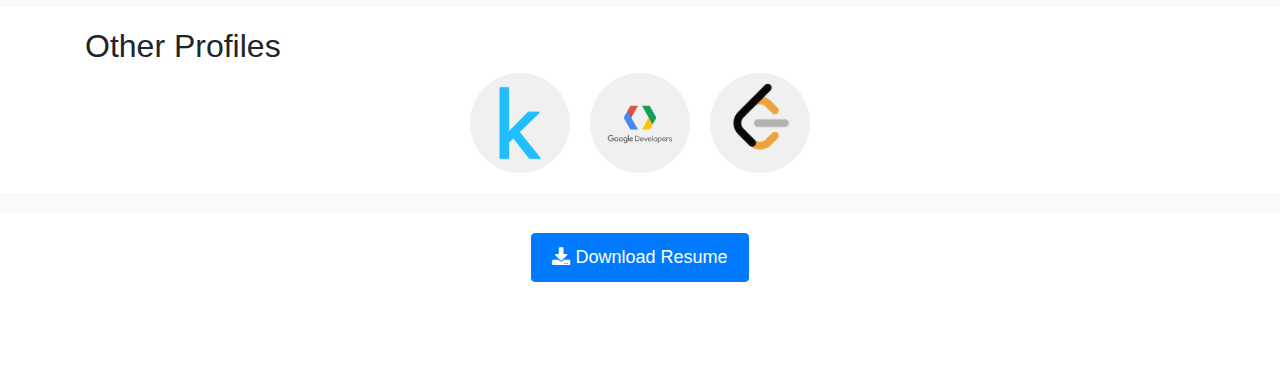
==== commit f7d99183: "resume button" ====
--- a/index.html
+++ b/index.html
@@ -137,6 +137,9 @@
         <div class="container">
             <a href="ML Engineer.pdf" download class="btn btn-primary"><i class="fas fa-download"></i> Download Resume</a>
         </div>
+        <br>
+        <br>
+        <br>
     </section>
 
     <!-- Bootstrap JS -->
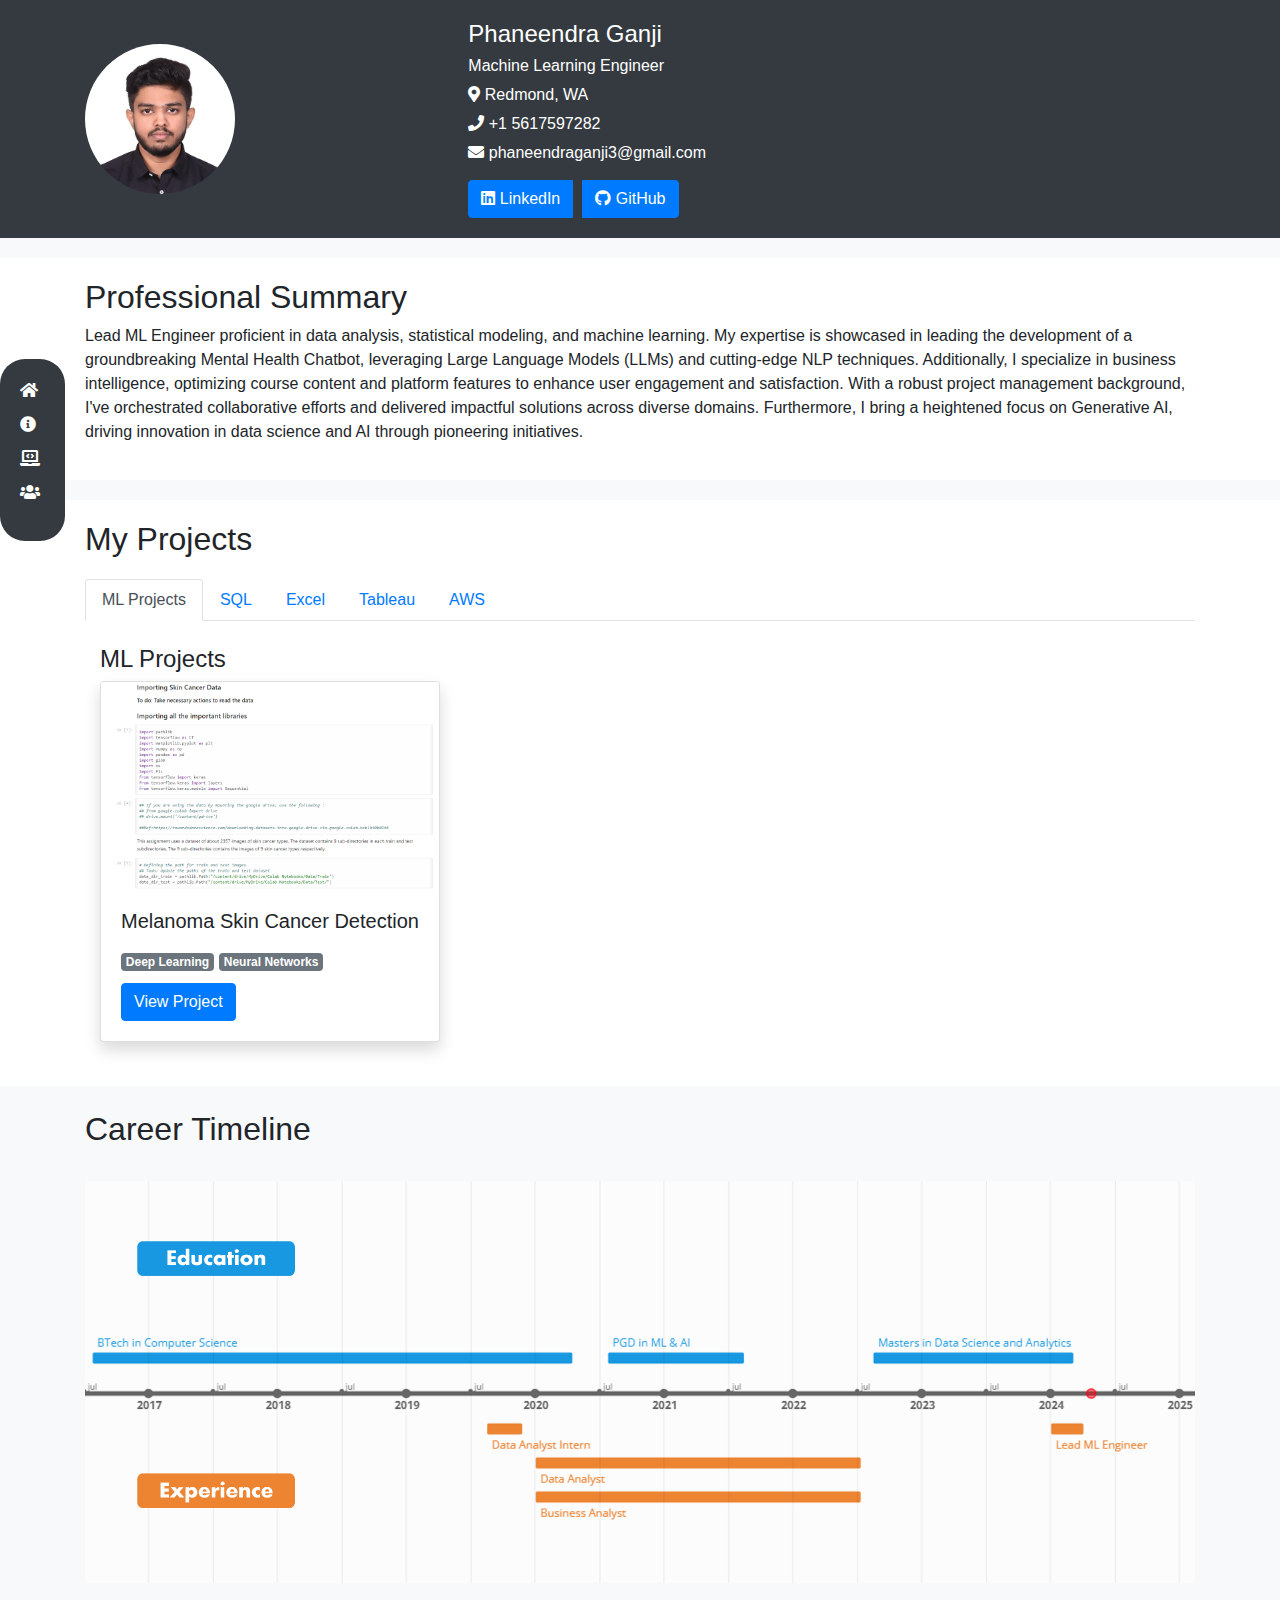
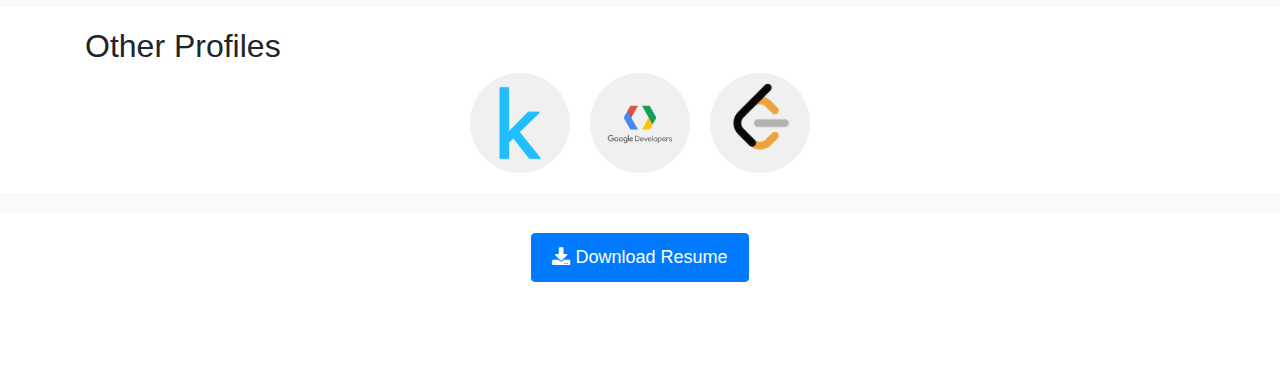
==== commit bc29720c: "update mobile view" ====
--- a/index.html
+++ b/index.html
@@ -23,25 +23,26 @@
     <header id="header">
         <div class="container">
             <div class="profile-and-video">
+                <!-- Profile section -->
                 <div class="profile">
                     <img src="Pics\OPT.jpeg" alt="Phaneendra Ganji">
-                    <div class="profile-details">
-                        <h1>Phaneendra Ganji</h1>
-                        <p>Machine Learning Engineer</p>
-                        <p><i class="fas fa-map-marker-alt"></i> Redmond, WA</p>
-                        <p><i class="fas fa-phone"></i> +1 5617597282</p>
-                        <p><i class="fas fa-envelope"></i> phaneendraganji3@gmail.com</p>
+                </div>
+                <!-- Profile details -->
+                <div class="profile-details">
+                    <h1>Phaneendra Ganji</h1>
+                    <p>Machine Learning Engineer</p>
+                    <p><i class="fas fa-map-marker-alt"></i> Redmond, WA</p>
+                    <p><i class="fas fa-phone"></i> +1 5617597282</p>
+                    <p><i class="fas fa-envelope"></i> phaneendraganji3@gmail.com</p>
+                    <div class="btn-group" role="group">
                         <a href="https://www.linkedin.com/in/phaneendra-g/" target="_blank" class="btn btn-primary"><i class="fab fa-linkedin"></i> LinkedIn</a>
                         <a href="https://github.com/phaneendra2429" target="_blank" class="btn btn-primary"><i class="fab fa-github"></i> GitHub</a>
                     </div>
                 </div>
-                <!-- YouTube video holder -->
-                <div class="video-holder">
-                    <!-- <iframe width="360" height="220" src="https://www.youtube.com/embed/q9luhiQdXLA?si=7Q3llZVIverEyR4p&autoplay=1&mute=1" title="YouTube video player" frameborder="0" allow="accelerometer; autoplay; clipboard-write; encrypted-media; gyroscope; picture-in-picture; web-share" referrerpolicy="strict-origin-when-cross-origin" allowfullscreen></iframe> -->
-                </div>
             </div>
         </div>
     </header>
+    
 
     <section id="summary" class="summary">
         <div class="container">
--- a/styles.css
+++ b/styles.css
@@ -23,7 +23,8 @@
 }
 
 .profile-details {
-    flex: 1;
+    flex: 2;
+    /* align-self: flex-end; */
 }
 
 .profile-details h1 {
@@ -218,10 +219,10 @@
 }
 
 
-/* Adaptive screen */
+/* Adaptive screen
 /* For Tablets and Smaller Screens */
 @media only screen and (max-width: 991px) {
-    /* Adjustments for header */
+    /* Adjustments for header
     header {
         padding: 10px 0;
     }
@@ -239,11 +240,11 @@
         font-size: 14px;
     }
 
-    /* Adjustments for project cards */
+    Adjustments for project cards
     .card-body .btn {
         font-size: 14px;
-    }
-}
+    } */
+} 
 
 /* For Mobile Devices */
 @media only screen and (max-width: 767px) {
@@ -287,3 +288,47 @@
         padding: 10px 20px;
     }
 }
+
+
+/* adjust Header for mobile device */
+/* Adjustments for header on mobile devices */
+@media only screen and (max-width: 767px) {
+    .profile-and-video {
+        flex-direction: column;
+        align-items: center;
+    }
+
+    .profile {
+        margin-bottom: 20px;
+    }
+
+    .profile img {
+        width: 150px;
+        height: 150px;
+        border-radius: 50%;
+    }
+
+    .profile-details {
+        text-align: center;
+    }
+
+    .profile-details h1 {
+        font-size: 24px;
+        margin-bottom: 5px;
+    }
+
+    .profile-details p {
+        font-size: 16px;
+        margin-bottom: 5px;
+    }
+
+    .btn-group {
+        display: flex;
+        justify-content: center;
+    }
+
+    .btn {
+        margin: 0 5px;
+    }
+}
+
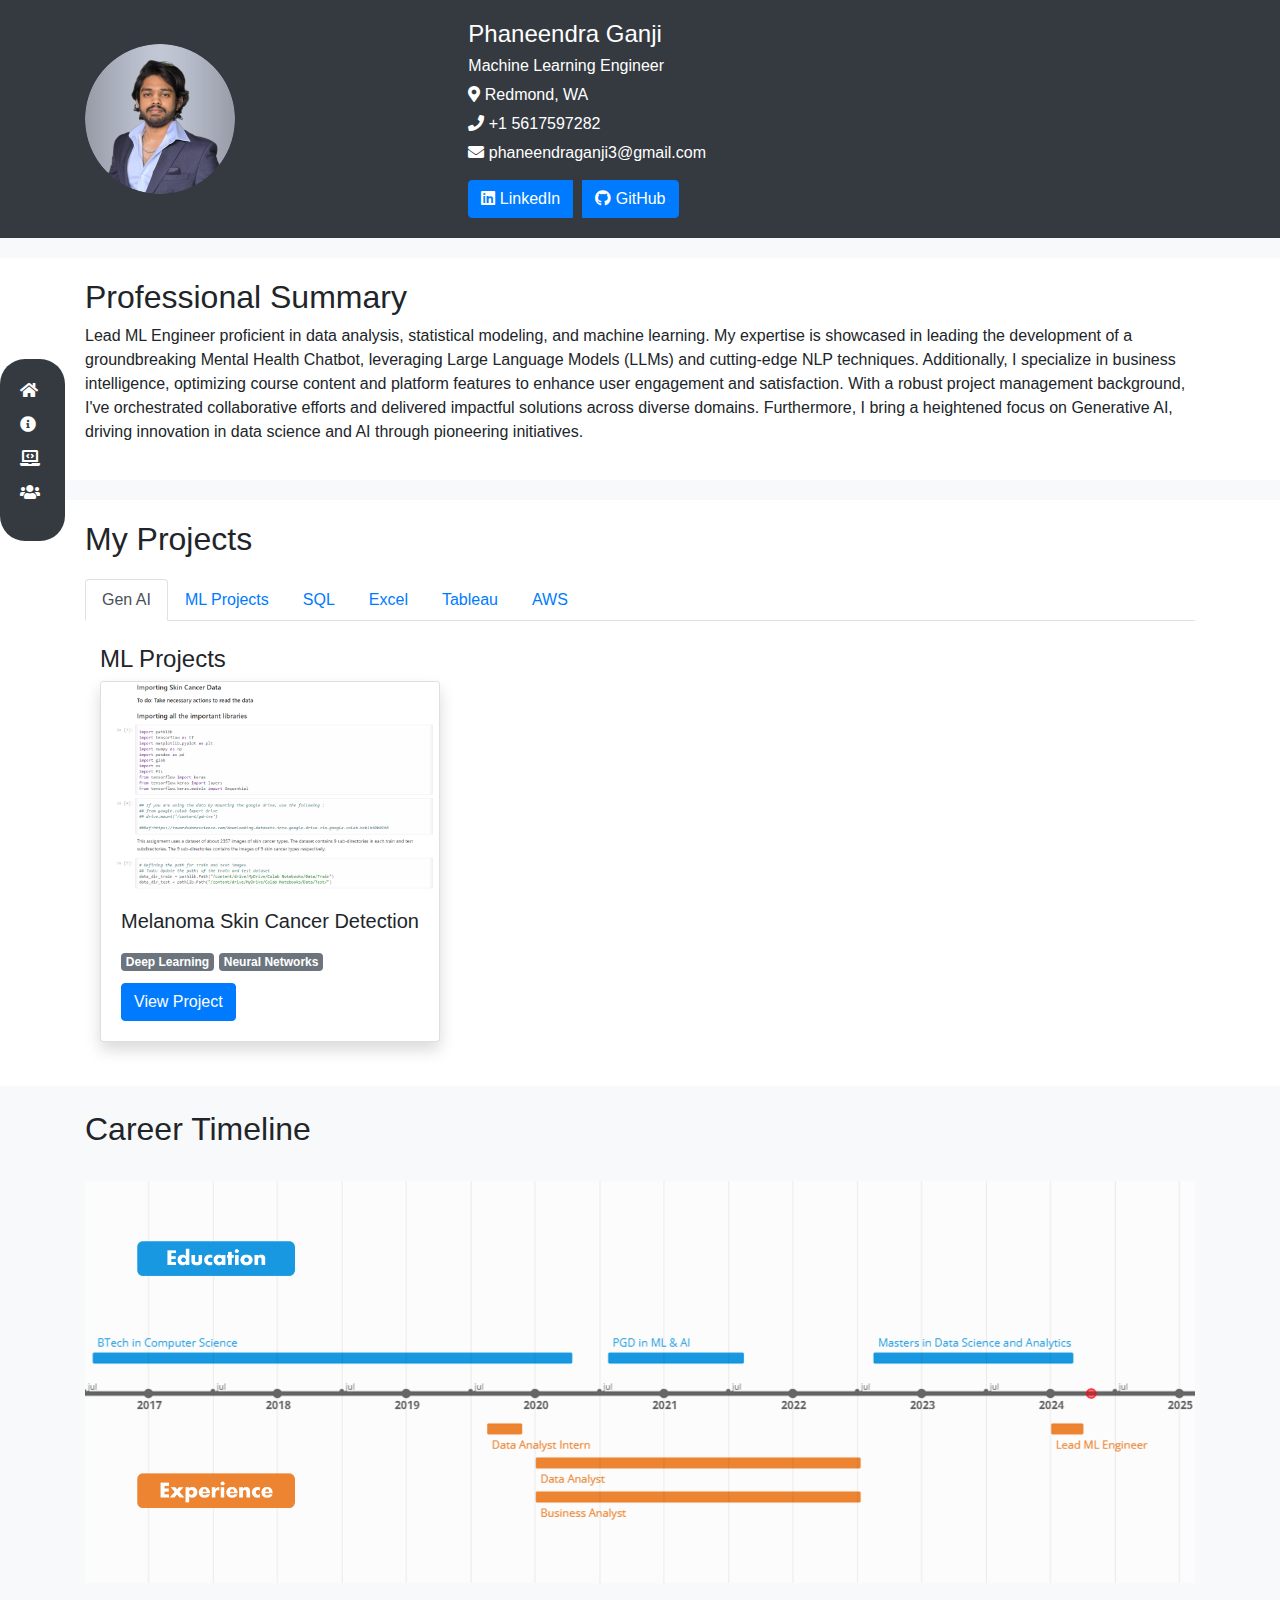
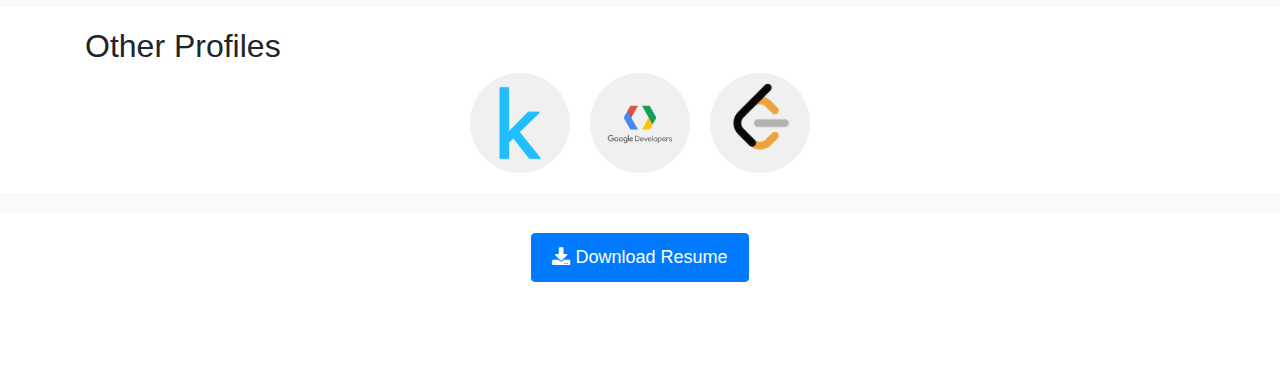
==== commit 93183d9b: "pic Update" ====
--- a/index.html
+++ b/index.html
@@ -25,7 +25,7 @@
             <div class="profile-and-video">
                 <!-- Profile section -->
                 <div class="profile">
-                    <img src="Pics\OPT.jpeg" alt="Phaneendra Ganji">
+                    <img src="Pics\OPT.png" alt="Phaneendra Ganji">
                 </div>
                 <!-- Profile details -->
                 <div class="profile-details">
@@ -57,7 +57,8 @@
         <div class="container">
             <h2>My Projects</h2>
             <ul class="nav nav-tabs">
-                <li class="nav-item"><a class="nav-link active" data-toggle="tab" href="#ml-projects">ML Projects</a></li>
+                <li class="nav-item"><a class="nav-link active" data-toggle="tab" href="#genai">Gen AI</a></li>
+                <li class="nav-item"><a class="nav-link " data-toggle="tab" href="#ml-projects">ML Projects</a></li>
                 <li class="nav-item"><a class="nav-link" data-toggle="tab" href="#sql">SQL</a></li>
                 <li class="nav-item"><a class="nav-link" data-toggle="tab" href="#excel">Excel</a></li>
                 <li class="nav-item"><a class="nav-link" data-toggle="tab" href="#tableau">Tableau</a></li>
@@ -65,6 +66,15 @@
             </ul>
             <br>
             <div class="tab-content">
+                
+                <!-- Gen AI Tab -->
+                <div id="genai" class="container tab-pane fade">
+                    <h4>Gen AI</h4>
+                    <div class="row" id="genai-content">
+                        <!-- Gen AI Projects content will be dynamically generated here -->
+                    </div>
+                </div>
+                
                 <!-- ML Projects Tab -->
                 <div id="ml-projects" class="container tab-pane active">
                     <h4>ML Projects</h4>
@@ -80,6 +90,8 @@
                         <!-- SQL Projects content will be dynamically generated here -->
                     </div>
                 </div>
+
+                
 
                 <!-- Excel Tab -->
                 <div id="excel" class="container tab-pane fade">
